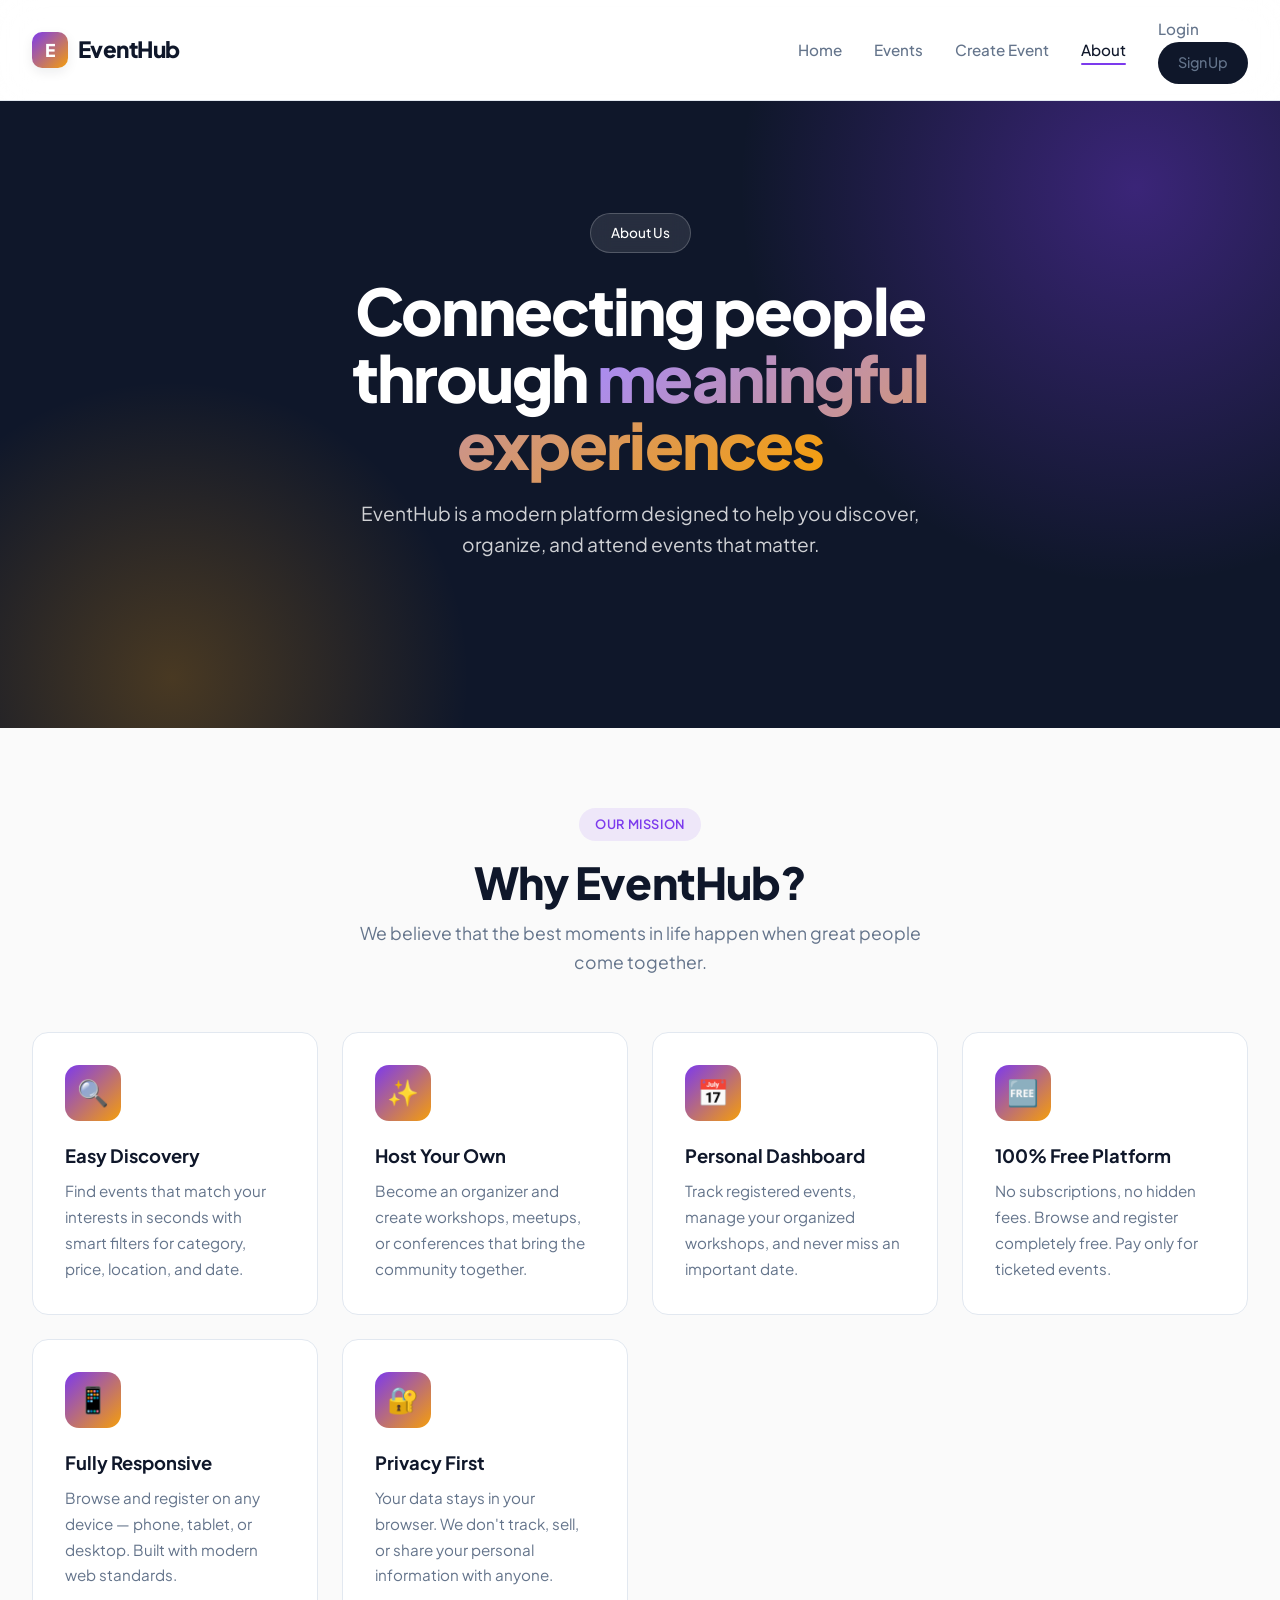
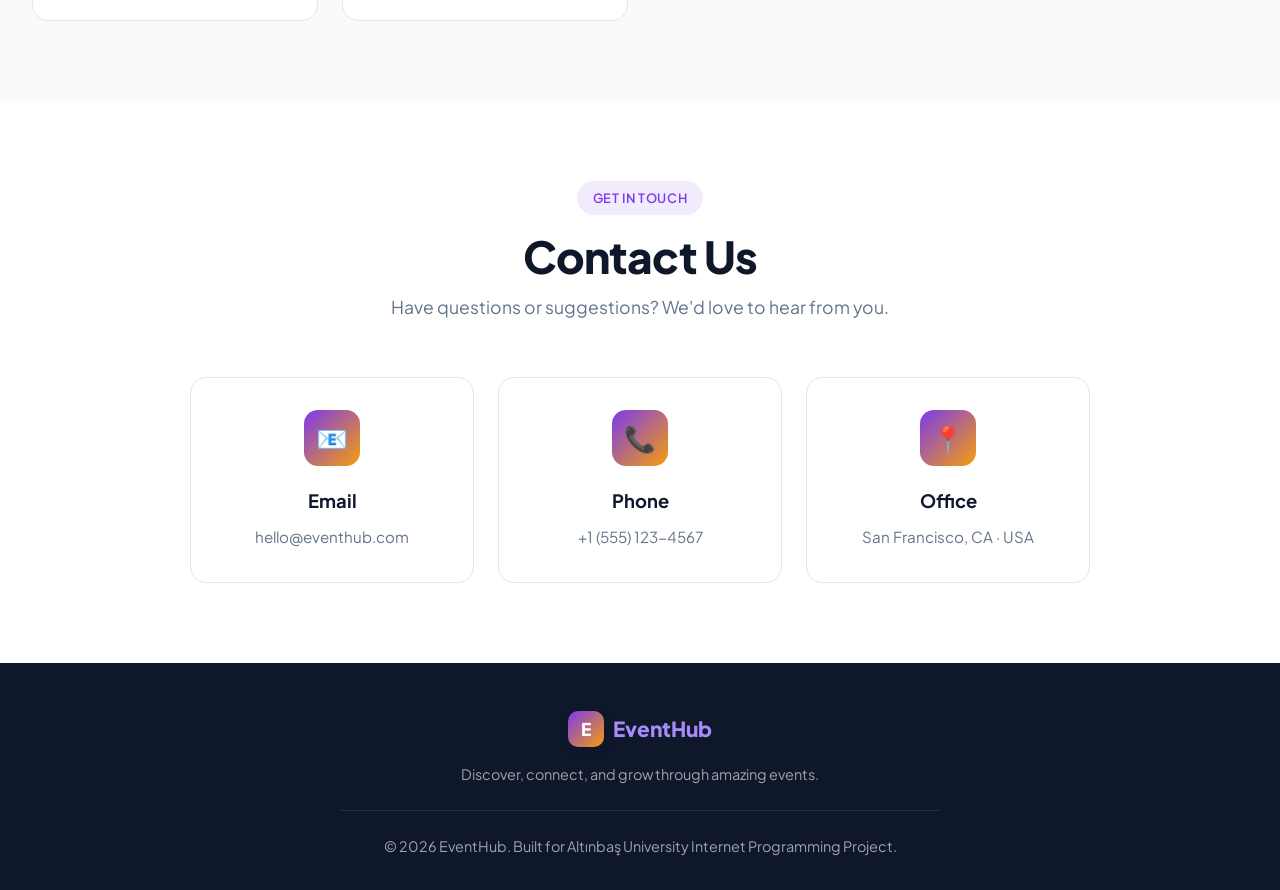
==== about.html @ 5d975cc6 "Initial commit: EventHub platform" ====
<!DOCTYPE html>
<html lang="en">
<head>
  <meta charset="UTF-8">
  <meta name="viewport" content="width=device-width, initial-scale=1.0">
  <title>About — EventHub</title>
  <link rel="stylesheet" href="css/style.css">
</head>
<body>

<nav class="navbar">
  <div class="nav-container">
    <a href="index.html" class="logo">
      <span class="logo-icon">E</span>
      EventHub
    </a>
    <button class="nav-toggle" id="navToggle">☰</button>
    <ul class="nav-links" id="navLinks">
      <li><a href="index.html">Home</a></li>
      <li><a href="events.html">Events</a></li>
      <li><a href="create-event.html">Create Event</a></li>
      <li><a href="about.html" class="active">About</a></li>
      <li id="authLinks"></li>
    </ul>
  </div>
</nav>

<section class="hero">
  <div class="hero-content">
    <div class="hero-badge">About Us</div>
    <h1>Connecting people through <span class="highlight">meaningful experiences</span></h1>
    <p>EventHub is a modern platform designed to help you discover, organize, and attend events that matter.</p>
  </div>
</section>

<section class="section">
  <div class="container">
    <div class="section-header">
      <div class="section-tag">Our Mission</div>
      <h2 class="section-title">Why EventHub?</h2>
      <p class="section-subtitle">We believe that the best moments in life happen when great people come together.</p>
    </div>

    <div class="about-grid">
      <div class="feature-card">
        <div class="feature-icon">🔍</div>
        <h3>Easy Discovery</h3>
        <p>Find events that match your interests in seconds with smart filters for category, price, location, and date.</p>
      </div>

      <div class="feature-card">
        <div class="feature-icon">✨</div>
        <h3>Host Your Own</h3>
        <p>Become an organizer and create workshops, meetups, or conferences that bring the community together.</p>
      </div>

      <div class="feature-card">
        <div class="feature-icon">📅</div>
        <h3>Personal Dashboard</h3>
        <p>Track registered events, manage your organized workshops, and never miss an important date.</p>
      </div>

      <div class="feature-card">
        <div class="feature-icon">🆓</div>
        <h3>100% Free Platform</h3>
        <p>No subscriptions, no hidden fees. Browse and register completely free. Pay only for ticketed events.</p>
      </div>

      <div class="feature-card">
        <div class="feature-icon">📱</div>
        <h3>Fully Responsive</h3>
        <p>Browse and register on any device — phone, tablet, or desktop. Built with modern web standards.</p>
      </div>

      <div class="feature-card">
        <div class="feature-icon">🔐</div>
        <h3>Privacy First</h3>
        <p>Your data stays in your browser. We don't track, sell, or share your personal information with anyone.</p>
      </div>
    </div>
  </div>
</section>

<section class="section" style="background: white;">
  <div class="container" style="max-width: 900px;">
    <div class="section-header">
      <div class="section-tag">Get In Touch</div>
      <h2 class="section-title">Contact Us</h2>
      <p class="section-subtitle">Have questions or suggestions? We'd love to hear from you.</p>
    </div>

    <div class="about-grid">
      <div class="feature-card" style="text-align: center;">
        <div class="feature-icon" style="margin: 0 auto 1.25rem;">📧</div>
        <h3>Email</h3>
        <p>hello@eventhub.com</p>
      </div>
      <div class="feature-card" style="text-align: center;">
        <div class="feature-icon" style="margin: 0 auto 1.25rem;">📞</div>
        <h3>Phone</h3>
        <p>+1 (555) 123-4567</p>
      </div>
      <div class="feature-card" style="text-align: center;">
        <div class="feature-icon" style="margin: 0 auto 1.25rem;">📍</div>
        <h3>Office</h3>
        <p>San Francisco, CA · USA</p>
      </div>
    </div>
  </div>
</section>

<footer class="footer">
  <div class="footer-content">
    <a href="index.html" class="footer-logo">
      <span class="logo-icon">E</span>
      EventHub
    </a>
    <p>Discover, connect, and grow through amazing events.</p>
    <hr class="footer-divider">
    <p>&copy; 2026 EventHub. Built for Altınbaş University Internet Programming Project.</p>
  </div>
</footer>

<script src="js/db.js"></script>
<script src="js/auth.js"></script>
<script src="js/app.js"></script>
</body>
</html>
---- css/style.css ----
/* ============ RESET & ROOT ============ */
@import url('https://fonts.googleapis.com/css2?family=Plus+Jakarta+Sans:wght@400;500;600;700;800&display=swap');

* {
  margin: 0;
  padding: 0;
  box-sizing: border-box;
}

:root {
  --primary: #7c3aed;
  --primary-dark: #5b21b6;
  --primary-light: #a78bfa;
  --accent: #f59e0b;
  --accent-dark: #d97706;
  --dark: #0f172a;
  --dark-2: #1e293b;
  --gray: #64748b;
  --gray-light: #94a3b8;
  --border: #e2e8f0;
  --bg: #fafafa;
  --white: #ffffff;
  --success: #10b981;
  --danger: #ef4444;
  --shadow-sm: 0 1px 2px rgba(15, 23, 42, 0.04);
  --shadow: 0 4px 12px rgba(15, 23, 42, 0.08);
  --shadow-lg: 0 20px 40px rgba(15, 23, 42, 0.12);
  --shadow-xl: 0 25px 60px rgba(124, 58, 237, 0.25);
  --radius-sm: 8px;
  --radius: 16px;
  --radius-lg: 24px;
}

html {
  scroll-behavior: smooth;
}

body {
  font-family: 'Plus Jakarta Sans', -apple-system, BlinkMacSystemFont, sans-serif;
  background: var(--bg);
  color: var(--dark);
  line-height: 1.6;
  min-height: 100vh;
  display: flex;
  flex-direction: column;
  -webkit-font-smoothing: antialiased;
}

/* ============ NAVBAR ============ */
.navbar {
  background: rgba(255, 255, 255, 0.85);
  backdrop-filter: saturate(180%) blur(20px);
  -webkit-backdrop-filter: saturate(180%) blur(20px);
  border-bottom: 1px solid var(--border);
  padding: 1rem 2rem;
  position: sticky;
  top: 0;
  z-index: 100;
}

.nav-container {
  max-width: 1280px;
  margin: 0 auto;
  display: flex;
  justify-content: space-between;
  align-items: center;
}

.logo {
  font-size: 1.4rem;
  font-weight: 800;
  color: var(--dark);
  text-decoration: none;
  display: flex;
  align-items: center;
  gap: 0.6rem;
  letter-spacing: -0.02em;
}

.logo-icon {
  width: 36px;
  height: 36px;
  background: linear-gradient(135deg, var(--primary), var(--accent));
  border-radius: 10px;
  display: flex;
  align-items: center;
  justify-content: center;
  color: white;
  font-size: 1.1rem;
  font-weight: 800;
  box-shadow: var(--shadow);
}

.nav-links {
  list-style: none;
  display: flex;
  gap: 2rem;
  align-items: center;
}

.nav-links a {
  color: var(--gray);
  text-decoration: none;
  font-weight: 500;
  font-size: 0.95rem;
  transition: color 0.2s;
  position: relative;
}

.nav-links a:hover,
.nav-links a.active {
  color: var(--dark);
}

.nav-links a.active::after {
  content: '';
  position: absolute;
  bottom: -6px;
  left: 0;
  right: 0;
  height: 2px;
  background: var(--primary);
  border-radius: 2px;
}

.nav-toggle {
  display: none;
  background: none;
  border: none;
  font-size: 1.5rem;
  cursor: pointer;
  color: var(--dark);
}

/* ============ BUTTONS ============ */
.btn {
  display: inline-flex;
  align-items: center;
  justify-content: center;
  gap: 0.5rem;
  padding: 0.85rem 1.75rem;
  border: none;
  border-radius: 999px;
  font-size: 0.95rem;
  font-weight: 600;
  cursor: pointer;
  text-decoration: none;
  transition: all 0.25s cubic-bezier(0.4, 0, 0.2, 1);
  text-align: center;
  font-family: inherit;
  letter-spacing: -0.01em;
}

.btn-primary {
  background: var(--dark);
  color: var(--white);
}

.btn-primary:hover {
  background: var(--primary);
  transform: translateY(-2px);
  box-shadow: var(--shadow-xl);
}

.btn-secondary {
  background: var(--white);
  color: var(--dark);
  border: 1.5px solid var(--border);
}

.btn-secondary:hover {
  border-color: var(--dark);
  transform: translateY(-2px);
}

.btn-accent {
  background: linear-gradient(135deg, var(--primary), var(--accent));
  color: var(--white);
}

.btn-accent:hover {
  transform: translateY(-2px);
  box-shadow: var(--shadow-xl);
}

.btn-danger {
  background: var(--danger);
  color: var(--white);
}

.btn-danger:hover {
  background: #dc2626;
}

.btn-block {
  width: 100%;
}

.btn:disabled {
  opacity: 0.6;
  cursor: not-allowed;
  transform: none !important;
}

/* ============ HERO ============ */
.hero {
  background: var(--dark);
  color: var(--white);
  padding: 7rem 2rem 8rem;
  position: relative;
  overflow: hidden;
}

.hero::before {
  content: '';
  position: absolute;
  top: -50%;
  right: -20%;
  width: 800px;
  height: 800px;
  background: radial-gradient(circle, var(--primary) 0%, transparent 70%);
  opacity: 0.4;
  pointer-events: none;
}

.hero::after {
  content: '';
  position: absolute;
  bottom: -40%;
  left: -10%;
  width: 600px;
  height: 600px;
  background: radial-gradient(circle, var(--accent) 0%, transparent 70%);
  opacity: 0.25;
  pointer-events: none;
}

.hero-content {
  max-width: 800px;
  margin: 0 auto;
  text-align: center;
  position: relative;
  z-index: 1;
}

.hero-badge {
  display: inline-block;
  padding: 0.5rem 1.25rem;
  background: rgba(255, 255, 255, 0.1);
  border: 1px solid rgba(255, 255, 255, 0.2);
  border-radius: 999px;
  font-size: 0.85rem;
  font-weight: 500;
  margin-bottom: 1.5rem;
  backdrop-filter: blur(10px);
}

.hero h1 {
  font-size: 4rem;
  margin-bottom: 1.25rem;
  font-weight: 800;
  letter-spacing: -0.03em;
  line-height: 1.05;
}

.hero h1 .highlight {
  background: linear-gradient(135deg, var(--primary-light), var(--accent));
  -webkit-background-clip: text;
  -webkit-text-fill-color: transparent;
  background-clip: text;
}

.hero p {
  font-size: 1.2rem;
  margin-bottom: 2.5rem;
  opacity: 0.8;
  max-width: 600px;
  margin-left: auto;
  margin-right: auto;
}

.hero-buttons {
  display: flex;
  gap: 1rem;
  justify-content: center;
  flex-wrap: wrap;
}

.hero .btn-secondary {
  background: rgba(255, 255, 255, 0.1);
  color: var(--white);
  border: 1.5px solid rgba(255, 255, 255, 0.2);
  backdrop-filter: blur(10px);
}

.hero .btn-secondary:hover {
  background: rgba(255, 255, 255, 0.2);
  border-color: rgba(255, 255, 255, 0.4);
}

.hero-stats {
  display: flex;
  justify-content: center;
  gap: 3rem;
  margin-top: 4rem;
  flex-wrap: wrap;
}

.hero-stat {
  text-align: center;
}

.hero-stat-num {
  font-size: 2.25rem;
  font-weight: 800;
  color: var(--white);
  letter-spacing: -0.02em;
}

.hero-stat-label {
  font-size: 0.9rem;
  opacity: 0.7;
  margin-top: 0.25rem;
}

/* ============ SECTIONS ============ */
.section {
  padding: 5rem 2rem;
}

.container {
  max-width: 1280px;
  margin: 0 auto;
}

.section-header {
  text-align: center;
  margin-bottom: 3.5rem;
}

.section-tag {
  display: inline-block;
  padding: 0.4rem 1rem;
  background: rgba(124, 58, 237, 0.1);
  color: var(--primary);
  border-radius: 999px;
  font-size: 0.8rem;
  font-weight: 600;
  text-transform: uppercase;
  letter-spacing: 0.05em;
  margin-bottom: 1rem;
}

.section-title {
  font-size: 2.75rem;
  font-weight: 800;
  color: var(--dark);
  letter-spacing: -0.02em;
  line-height: 1.15;
  margin-bottom: 0.75rem;
}

.section-subtitle {
  color: var(--gray);
  font-size: 1.1rem;
  max-width: 600px;
  margin: 0 auto;
}

/* ============ CATEGORIES ============ */
.categories {
  display: grid;
  grid-template-columns: repeat(auto-fit, minmax(160px, 1fr));
  gap: 1rem;
}

.category-card {
  background: var(--white);
  padding: 2rem 1rem;
  border-radius: var(--radius);
  text-align: center;
  cursor: pointer;
  transition: all 0.3s cubic-bezier(0.4, 0, 0.2, 1);
  text-decoration: none;
  color: var(--dark);
  border: 1.5px solid var(--border);
}

.category-card:hover {
  transform: translateY(-6px);
  border-color: var(--primary);
  box-shadow: var(--shadow-lg);
}

.category-icon {
  width: 56px;
  height: 56px;
  margin: 0 auto 1rem;
  background: linear-gradient(135deg, var(--primary-light), var(--primary));
  border-radius: 14px;
  display: flex;
  align-items: center;
  justify-content: center;
  font-size: 1.6rem;
}

.category-card h3 {
  font-size: 1rem;
  font-weight: 600;
  color: var(--dark);
}

.category-card .count {
  font-size: 0.8rem;
  color: var(--gray);
  margin-top: 0.25rem;
}

/* ============ EVENT GRID ============ */
.event-grid {
  display: grid;
  grid-template-columns: repeat(auto-fill, minmax(320px, 1fr));
  gap: 1.75rem;
}

.event-card {
  background: var(--white);
  border-radius: var(--radius);
  overflow: hidden;
  border: 1px solid var(--border);
  transition: all 0.3s cubic-bezier(0.4, 0, 0.2, 1);
  display: flex;
  flex-direction: column;
}

.event-card:hover {
  transform: translateY(-6px);
  box-shadow: var(--shadow-lg);
  border-color: transparent;
}

.event-image {
  height: 200px;
  display: flex;
  align-items: center;
  justify-content: center;
  font-size: 4rem;
  color: white;
  position: relative;
  overflow: hidden;
}

.event-image::before {
  content: '';
  position: absolute;
  inset: 0;
  background: linear-gradient(135deg, rgba(0,0,0,0) 0%, rgba(0,0,0,0.3) 100%);
}

.event-image > * {
  position: relative;
  z-index: 1;
}

.grad-tech     { background: linear-gradient(135deg, #667eea, #764ba2); }
.grad-design   { background: linear-gradient(135deg, #f093fb, #f5576c); }
.grad-music    { background: linear-gradient(135deg, #fa709a, #fee140); }
.grad-art      { background: linear-gradient(135deg, #30cfd0, #330867); }
.grad-business { background: linear-gradient(135deg, #434343, #000000); }
.grad-health   { background: linear-gradient(135deg, #43e97b, #38f9d7); }
.grad-food     { background: linear-gradient(135deg, #ff9a9e, #fecfef); }
.grad-edu      { background: linear-gradient(135deg, #4facfe, #00f2fe); }
.grad-sports   { background: linear-gradient(135deg, #fddb92, #d1fdff); color: #333 !important; }

.event-badge {
  position: absolute;
  top: 1rem;
  right: 1rem;
  background: rgba(255, 255, 255, 0.95);
  color: var(--dark);
  padding: 0.35rem 0.9rem;
  border-radius: 999px;
  font-size: 0.8rem;
  font-weight: 700;
  z-index: 2;
}

.event-badge.free {
  background: var(--success);
  color: white;
}

.event-body {
  padding: 1.5rem;
  flex: 1;
  display: flex;
  flex-direction: column;
}

.event-category {
  color: var(--primary);
  font-size: 0.8rem;
  font-weight: 700;
  text-transform: uppercase;
  letter-spacing: 0.08em;
  margin-bottom: 0.75rem;
}

.event-title {
  font-size: 1.25rem;
  font-weight: 700;
  margin-bottom: 1rem;
  color: var(--dark);
  line-height: 1.3;
  letter-spacing: -0.01em;
}

.event-meta {
  display: flex;
  flex-direction: column;
  gap: 0.5rem;
  color: var(--gray);
  font-size: 0.9rem;
  margin-bottom: 1.25rem;
}

.event-meta span {
  display: flex;
  align-items: center;
  gap: 0.6rem;
}

.event-card .btn {
  margin-top: auto;
  padding: 0.7rem 1.5rem;
  font-size: 0.9rem;
}

/* ============ FILTER BAR ============ */
.filter-bar {
  background: var(--white);
  padding: 1.25rem;
  border-radius: var(--radius);
  border: 1px solid var(--border);
  margin-bottom: 2.5rem;
  display: grid;
  grid-template-columns: 2fr 1fr 1fr;
  gap: 1rem;
  align-items: end;
}

.filter-group {
  display: flex;
  flex-direction: column;
  gap: 0.4rem;
}

.filter-group label {
  font-size: 0.8rem;
  font-weight: 600;
  color: var(--gray);
  text-transform: uppercase;
  letter-spacing: 0.05em;
}

.filter-group input,
.filter-group select {
  padding: 0.75rem 0.9rem;
  border: 1.5px solid var(--border);
  border-radius: 10px;
  font-size: 0.95rem;
  font-family: inherit;
  background: var(--white);
  transition: border-color 0.2s;
}

.filter-group input:focus,
.filter-group select:focus {
  outline: none;
  border-color: var(--primary);
}

/* ============ FORMS ============ */
.form-container {
  max-width: 480px;
  margin: 4rem auto;
  background: var(--white);
  padding: 3rem;
  border-radius: var(--radius-lg);
  border: 1px solid var(--border);
  box-shadow: var(--shadow);
}

.form-container.wide {
  max-width: 720px;
}

.form-container h2 {
  margin-bottom: 0.5rem;
  text-align: center;
  color: var(--dark);
  font-size: 2rem;
  font-weight: 800;
  letter-spacing: -0.02em;
}

.form-container .form-intro {
  text-align: center;
  color: var(--gray);
  margin-bottom: 2rem;
}

.form-group {
  margin-bottom: 1.25rem;
}

.form-group label {
  display: block;
  margin-bottom: 0.5rem;
  font-weight: 600;
  color: var(--dark);
  font-size: 0.9rem;
}

.form-group input,
.form-group select,
.form-group textarea {
  width: 100%;
  padding: 0.85rem 1rem;
  border: 1.5px solid var(--border);
  border-radius: 10px;
  font-size: 0.95rem;
  font-family: inherit;
  transition: all 0.2s;
}

.form-group input:focus,
.form-group select:focus,
.form-group textarea:focus {
  outline: none;
  border-color: var(--primary);
  box-shadow: 0 0 0 4px rgba(124, 58, 237, 0.1);
}

.form-group textarea {
  resize: vertical;
  min-height: 120px;
}

.form-error {
  color: var(--danger);
  font-size: 0.9rem;
  margin-bottom: 1rem;
  padding: 0.75rem 1rem;
  background: #fef2f2;
  border-radius: 8px;
  display: none;
}

.form-error.show {
  display: block;
}

.form-footer {
  text-align: center;
  margin-top: 1.5rem;
  color: var(--gray);
  font-size: 0.95rem;
}

.form-footer a {
  color: var(--primary);
  font-weight: 600;
  text-decoration: none;
}

.form-footer a:hover {
  text-decoration: underline;
}

.form-row {
  display: grid;
  grid-template-columns: 1fr 1fr;
  gap: 1rem;
}

.demo-creds {
  background: #f8fafc;
  border: 1px dashed var(--border);
  padding: 0.85rem;
  border-radius: 8px;
  font-size: 0.85rem;
  color: var(--gray);
  text-align: center;
  margin-top: 1rem;
}

.demo-creds strong {
  color: var(--dark);
}

/* ============ EVENT DETAIL ============ */
.event-detail {
  max-width: 960px;
  margin: 2rem auto;
}

.event-hero {
  border-radius: var(--radius-lg);
  padding: 4rem 2.5rem;
  margin-bottom: 2rem;
  text-align: center;
  color: white;
  position: relative;
  overflow: hidden;
}

.event-hero::before {
  content: '';
  position: absolute;
  inset: 0;
  background: rgba(0, 0, 0, 0.1);
}

.event-hero > * {
  position: relative;
}

.event-hero h1 {
  font-size: 2.75rem;
  font-weight: 800;
  margin-bottom: 1.25rem;
  letter-spacing: -0.02em;
  line-height: 1.15;
}

.event-hero-icon {
  font-size: 5rem;
  margin-bottom: 1.5rem;
}

.event-hero-meta {
  display: flex;
  justify-content: center;
  gap: 2rem;
  flex-wrap: wrap;
  font-size: 1rem;
  font-weight: 500;
}

.event-hero-meta span {
  display: flex;
  align-items: center;
  gap: 0.5rem;
}

.event-content {
  background: var(--white);
  padding: 2.5rem;
  border-radius: var(--radius-lg);
  border: 1px solid var(--border);
}

.event-content h2 {
  margin-bottom: 1rem;
  color: var(--dark);
  font-size: 1.5rem;
  font-weight: 700;
  letter-spacing: -0.01em;
}

.event-content p {
  color: var(--gray);
  margin-bottom: 1.5rem;
  line-height: 1.8;
  font-size: 1rem;
}

.countdown {
  background: linear-gradient(135deg, #f8fafc, #f1f5f9);
  padding: 2rem;
  border-radius: var(--radius);
  margin: 2rem 0;
  text-align: center;
  border: 1px solid var(--border);
}

.countdown-title {
  color: var(--gray);
  margin-bottom: 1.25rem;
  font-size: 0.8rem;
  text-transform: uppercase;
  letter-spacing: 0.1em;
  font-weight: 600;
}

.countdown-grid {
  display: grid;
  grid-template-columns: repeat(4, 1fr);
  gap: 0.75rem;
}

.countdown-box {
  background: var(--white);
  padding: 1.25rem 0.5rem;
  border-radius: 12px;
  border: 1px solid var(--border);
}

.countdown-box .num {
  font-size: 2.25rem;
  font-weight: 800;
  color: var(--dark);
  display: block;
  letter-spacing: -0.02em;
}

.countdown-box .label {
  font-size: 0.75rem;
  color: var(--gray);
  text-transform: uppercase;
  letter-spacing: 0.1em;
  font-weight: 600;
}

.capacity-bar {
  background: var(--border);
  height: 8px;
  border-radius: 999px;
  overflow: hidden;
  margin: 0.75rem 0;
}

.capacity-fill {
  height: 100%;
  background: linear-gradient(90deg, var(--primary), var(--accent));
  transition: width 0.6s cubic-bezier(0.4, 0, 0.2, 1);
  border-radius: 999px;
}

/* ============ PROFILE ============ */
.profile-header {
  background: var(--dark);
  color: white;
  padding: 3.5rem 2rem;
  border-radius: var(--radius-lg);
  margin-bottom: 2.5rem;
  text-align: center;
  position: relative;
  overflow: hidden;
}

.profile-header::before {
  content: '';
  position: absolute;
  top: -40%;
  left: 40%;
  width: 500px;
  height: 500px;
  background: radial-gradient(circle, var(--primary) 0%, transparent 70%);
  opacity: 0.5;
}

.profile-header > * {
  position: relative;
}

.avatar {
  width: 90px;
  height: 90px;
  border-radius: 50%;
  background: linear-gradient(135deg, var(--primary), var(--accent));
  color: white;
  font-size: 2.25rem;
  font-weight: 800;
  display: flex;
  align-items: center;
  justify-content: center;
  margin: 0 auto 1rem;
  box-shadow: var(--shadow-xl);
}

.profile-header h1 {
  font-size: 2rem;
  font-weight: 800;
  letter-spacing: -0.02em;
}

.profile-header p {
  opacity: 0.7;
  margin-top: 0.25rem;
}

.profile-role {
  display: inline-block;
  padding: 0.35rem 1rem;
  background: rgba(255, 255, 255, 0.1);
  border: 1px solid rgba(255, 255, 255, 0.2);
  border-radius: 999px;
  font-size: 0.85rem;
  margin-top: 1rem;
  backdrop-filter: blur(10px);
}

.profile-tabs {
  display: flex;
  gap: 0.5rem;
  background: var(--white);
  padding: 0.4rem;
  border-radius: 999px;
  border: 1px solid var(--border);
  margin-bottom: 2rem;
  width: fit-content;
  margin: 0 auto 2.5rem;
}

.tab {
  padding: 0.7rem 1.5rem;
  background: none;
  border: none;
  cursor: pointer;
  font-size: 0.9rem;
  font-weight: 600;
  color: var(--gray);
  border-radius: 999px;
  font-family: inherit;
  transition: all 0.2s;
}

.tab.active {
  color: var(--white);
  background: var(--dark);
}

/* ============ MODAL ============ */
.modal-overlay {
  position: fixed;
  top: 0;
  left: 0;
  width: 100%;
  height: 100%;
  background: rgba(15, 23, 42, 0.6);
  backdrop-filter: blur(4px);
  display: none;
  align-items: center;
  justify-content: center;
  z-index: 1000;
  padding: 1rem;
}

.modal-overlay.show {
  display: flex;
  animation: fadeIn 0.2s;
}

.modal {
  background: var(--white);
  padding: 2.5rem 2rem;
  border-radius: var(--radius-lg);
  max-width: 420px;
  width: 100%;
  text-align: center;
  animation: slideIn 0.3s cubic-bezier(0.4, 0, 0.2, 1);
  box-shadow: var(--shadow-xl);
}

@keyframes fadeIn {
  from { opacity: 0; }
  to { opacity: 1; }
}

@keyframes slideIn {
  from { transform: translateY(-30px) scale(0.95); opacity: 0; }
  to { transform: translateY(0) scale(1); opacity: 1; }
}

.modal-icon {
  width: 72px;
  height: 72px;
  background: linear-gradient(135deg, var(--primary), var(--accent));
  border-radius: 50%;
  display: flex;
  align-items: center;
  justify-content: center;
  font-size: 2.5rem;
  margin: 0 auto 1.25rem;
}

.modal h3 {
  margin-bottom: 0.5rem;
  color: var(--dark);
  font-size: 1.5rem;
  font-weight: 800;
}

.modal p {
  color: var(--gray);
  margin-bottom: 1.75rem;
}

/* ============ EMPTY STATE ============ */
.empty-state {
  text-align: center;
  padding: 4rem 1rem;
  color: var(--gray);
}

.empty-state .icon {
  font-size: 4rem;
  margin-bottom: 1rem;
  opacity: 0.4;
}

.empty-state h3 {
  color: var(--dark);
  margin-bottom: 0.5rem;
  font-weight: 700;
}

/* ============ ABOUT PAGE ============ */
.about-grid {
  display: grid;
  grid-template-columns: repeat(auto-fit, minmax(260px, 1fr));
  gap: 1.5rem;
}

.feature-card {
  background: var(--white);
  padding: 2rem;
  border-radius: var(--radius);
  border: 1px solid var(--border);
  transition: all 0.3s;
}

.feature-card:hover {
  transform: translateY(-4px);
  border-color: var(--primary);
  box-shadow: var(--shadow-lg);
}

.feature-icon {
  width: 56px;
  height: 56px;
  background: linear-gradient(135deg, var(--primary), var(--accent));
  border-radius: 14px;
  display: flex;
  align-items: center;
  justify-content: center;
  font-size: 1.6rem;
  margin-bottom: 1.25rem;
}

.feature-card h3 {
  margin-bottom: 0.5rem;
  color: var(--dark);
  font-size: 1.15rem;
  font-weight: 700;
}

.feature-card p {
  color: var(--gray);
  font-size: 0.95rem;
  line-height: 1.7;
}

/* ============ FOOTER ============ */
.footer {
  background: var(--dark);
  color: var(--white);
  padding: 3rem 2rem 2rem;
  text-align: center;
  margin-top: auto;
}

.footer-content {
  max-width: 1280px;
  margin: 0 auto;
}

.footer-logo {
  display: inline-flex;
  align-items: center;
  gap: 0.6rem;
  font-size: 1.3rem;
  font-weight: 800;
  color: white;
  margin-bottom: 1rem;
  text-decoration: none;
}

.footer p {
  opacity: 0.6;
  font-size: 0.9rem;
}

.footer a {
  color: var(--primary-light);
  text-decoration: none;
}

.footer-divider {
  max-width: 600px;
  margin: 1.5rem auto;
  border: 0;
  border-top: 1px solid rgba(255, 255, 255, 0.1);
}

/* ============ RESPONSIVE ============ */
@media (max-width: 768px) {
  .nav-toggle {
    display: block;
  }

  .nav-links {
    display: none;
    position: absolute;
    top: 100%;
    left: 0;
    right: 0;
    background: var(--white);
    flex-direction: column;
    padding: 1rem;
    border-top: 1px solid var(--border);
    gap: 0.5rem;
  }

  .nav-links.show {
    display: flex;
  }

  .hero {
    padding: 4rem 1.5rem 5rem;
  }

  .hero h1 {
    font-size: 2.5rem;
  }

  .hero p {
    font-size: 1rem;
  }

  .hero-stats {
    gap: 2rem;
    margin-top: 3rem;
  }

  .hero-stat-num {
    font-size: 1.75rem;
  }

  .section-title {
    font-size: 2rem;
  }

  .filter-bar {
    grid-template-columns: 1fr;
  }

  .form-row {
    grid-template-columns: 1fr;
  }

  .countdown-grid {
    grid-template-columns: repeat(2, 1fr);
  }

  .section {
    padding: 3.5rem 1.25rem;
  }

  .event-hero {
    padding: 3rem 1.5rem;
  }

  .event-hero h1 {
    font-size: 2rem;
  }

  .event-content {
    padding: 1.75rem;
  }

  .form-container {
    padding: 2rem 1.5rem;
  }
}
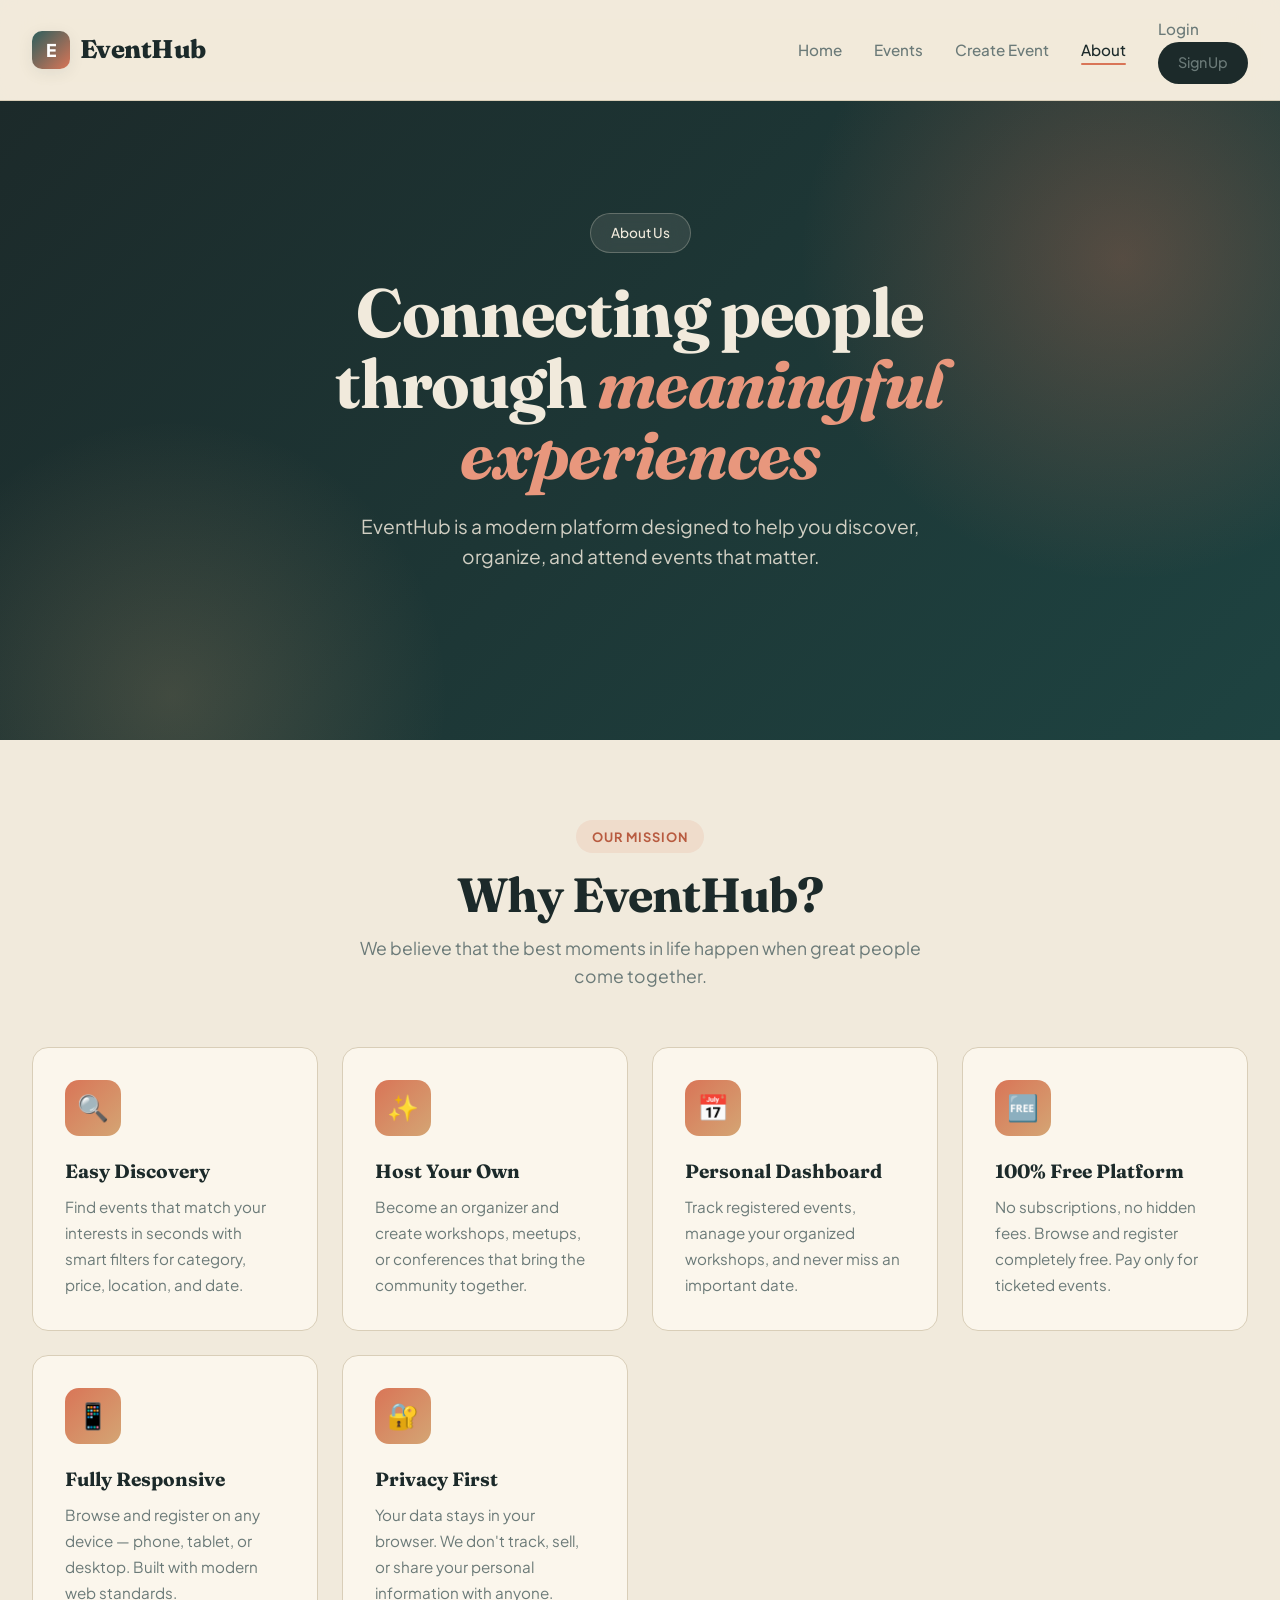
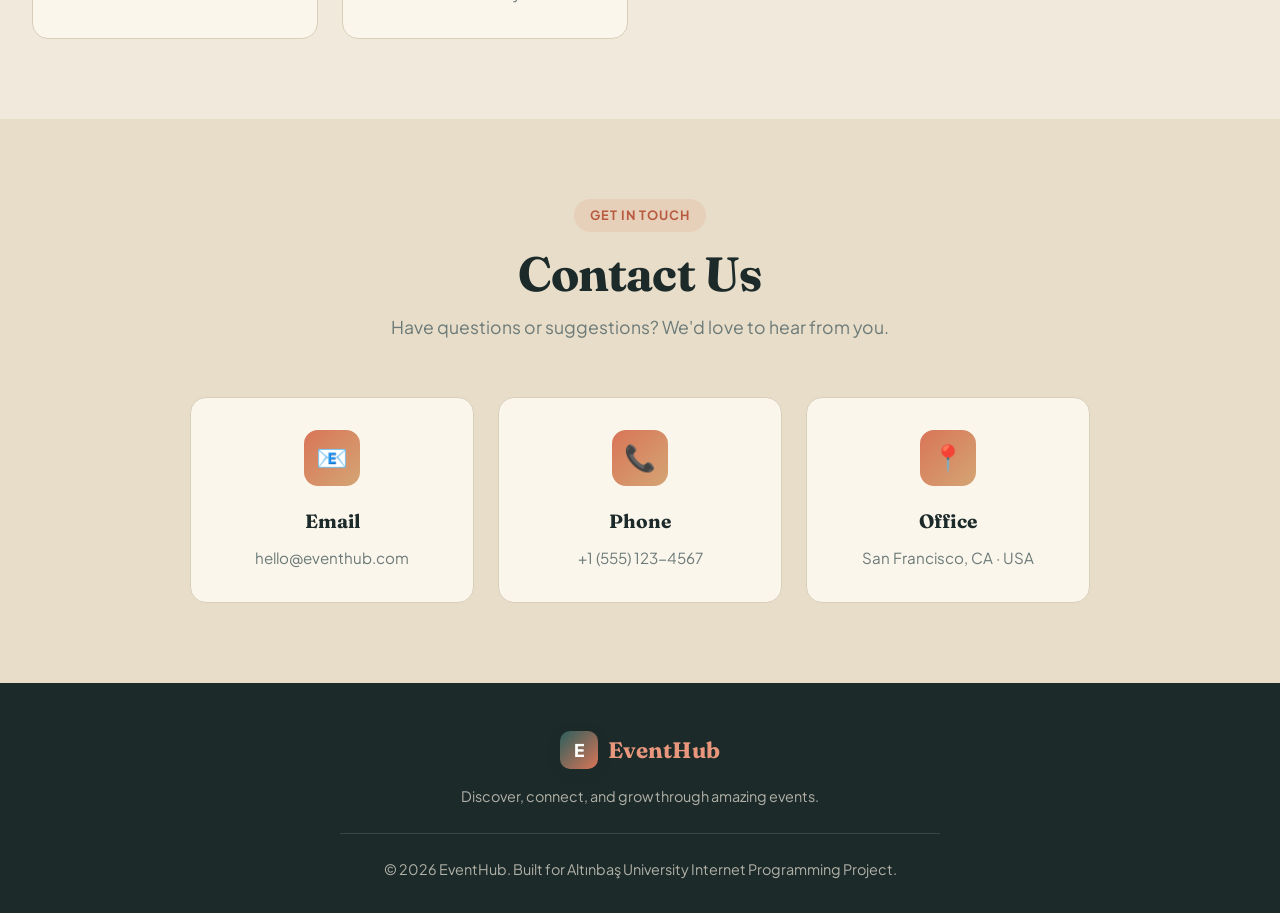
==== commit 52cac82c: "Redesign with warm earthy palette, expand events to 37 total (4+ per category)" ====
--- a/about.html
+++ b/about.html
@@ -81,7 +81,7 @@
   </div>
 </section>
 
-<section class="section" style="background: white;">
+<section class="section section-alt">
   <div class="container" style="max-width: 900px;">
     <div class="section-header">
       <div class="section-tag">Get In Touch</div>
--- a/css/style.css
+++ b/css/style.css
@@ -1,5 +1,5 @@
 /* ============ RESET & ROOT ============ */
-@import url('https://fonts.googleapis.com/css2?family=Plus+Jakarta+Sans:wght@400;500;600;700;800&display=swap');
+@import url('https://fonts.googleapis.com/css2?family=Plus+Jakarta+Sans:wght@400;500;600;700;800&family=Fraunces:opsz,wght@9..144,600;9..144,700;9..144,800&display=swap');
 
 * {
   margin: 0;
@@ -8,24 +8,37 @@
 }
 
 :root {
-  --primary: #7c3aed;
-  --primary-dark: #5b21b6;
-  --primary-light: #a78bfa;
-  --accent: #f59e0b;
-  --accent-dark: #d97706;
-  --dark: #0f172a;
-  --dark-2: #1e293b;
-  --gray: #64748b;
-  --gray-light: #94a3b8;
-  --border: #e2e8f0;
-  --bg: #fafafa;
-  --white: #ffffff;
-  --success: #10b981;
-  --danger: #ef4444;
-  --shadow-sm: 0 1px 2px rgba(15, 23, 42, 0.04);
-  --shadow: 0 4px 12px rgba(15, 23, 42, 0.08);
-  --shadow-lg: 0 20px 40px rgba(15, 23, 42, 0.12);
-  --shadow-xl: 0 25px 60px rgba(124, 58, 237, 0.25);
+  /* Warm earthy palette */
+  --bg: #F1EADC;              /* warm cream background */
+  --bg-alt: #E8DDC8;           /* darker cream for alt sections */
+  --surface: #FBF6EC;          /* slightly off-white for cards */
+  --surface-raised: #FFFFFF;   /* pure white, used sparingly */
+
+  --dark: #1C2A2A;             /* deep charcoal-green for text */
+  --dark-2: #2C3E3D;
+  --gray: #6B7A78;
+  --gray-light: #9AA8A6;
+  --border: #D9CEB8;           /* subtle warm border */
+  --border-light: #E6DCC7;
+
+  --primary: #2D5F5D;          /* deep teal */
+  --primary-dark: #1E4341;
+  --primary-light: #4F8885;
+
+  --accent: #D97557;           /* terracotta */
+  --accent-dark: #B85B40;
+  --accent-light: #E8977D;
+
+  --gold: #D4A574;             /* mustard/gold */
+
+  --success: #5C9A5C;
+  --danger: #C84B4B;
+
+  --shadow-sm: 0 1px 2px rgba(28, 42, 42, 0.05);
+  --shadow: 0 4px 16px rgba(28, 42, 42, 0.08);
+  --shadow-lg: 0 20px 50px rgba(28, 42, 42, 0.15);
+  --shadow-xl: 0 30px 70px rgba(217, 117, 87, 0.25);
+
   --radius-sm: 8px;
   --radius: 16px;
   --radius-lg: 24px;
@@ -48,7 +61,7 @@
 
 /* ============ NAVBAR ============ */
 .navbar {
-  background: rgba(255, 255, 255, 0.85);
+  background: rgba(241, 234, 220, 0.85);
   backdrop-filter: saturate(180%) blur(20px);
   -webkit-backdrop-filter: saturate(180%) blur(20px);
   border-bottom: 1px solid var(--border);
@@ -67,7 +80,8 @@
 }
 
 .logo {
-  font-size: 1.4rem;
+  font-family: 'Fraunces', serif;
+  font-size: 1.6rem;
   font-weight: 800;
   color: var(--dark);
   text-decoration: none;
@@ -78,8 +92,8 @@
 }
 
 .logo-icon {
-  width: 36px;
-  height: 36px;
+  width: 38px;
+  height: 38px;
   background: linear-gradient(135deg, var(--primary), var(--accent));
   border-radius: 10px;
   display: flex;
@@ -88,6 +102,7 @@
   color: white;
   font-size: 1.1rem;
   font-weight: 800;
+  font-family: 'Plus Jakarta Sans', sans-serif;
   box-shadow: var(--shadow);
 }
 
@@ -119,7 +134,7 @@
   left: 0;
   right: 0;
   height: 2px;
-  background: var(--primary);
+  background: var(--accent);
   border-radius: 2px;
 }
 
@@ -153,32 +168,34 @@
 
 .btn-primary {
   background: var(--dark);
-  color: var(--white);
+  color: #F1EADC;
 }
 
 .btn-primary:hover {
   background: var(--primary);
   transform: translateY(-2px);
-  box-shadow: var(--shadow-xl);
+  box-shadow: var(--shadow-lg);
 }
 
 .btn-secondary {
-  background: var(--white);
-  color: var(--dark);
-  border: 1.5px solid var(--border);
+  background: transparent;
+  color: var(--dark);
+  border: 1.5px solid var(--dark);
 }
 
 .btn-secondary:hover {
-  border-color: var(--dark);
+  background: var(--dark);
+  color: var(--bg);
   transform: translateY(-2px);
 }
 
 .btn-accent {
-  background: linear-gradient(135deg, var(--primary), var(--accent));
-  color: var(--white);
+  background: var(--accent);
+  color: white;
 }
 
 .btn-accent:hover {
+  background: var(--accent-dark);
   transform: translateY(-2px);
   box-shadow: var(--shadow-xl);
 }
@@ -189,7 +206,7 @@
 }
 
 .btn-danger:hover {
-  background: #dc2626;
+  background: #a83d3d;
 }
 
 .btn-block {
@@ -197,15 +214,15 @@
 }
 
 .btn:disabled {
-  opacity: 0.6;
+  opacity: 0.55;
   cursor: not-allowed;
   transform: none !important;
 }
 
 /* ============ HERO ============ */
 .hero {
-  background: var(--dark);
-  color: var(--white);
+  background: linear-gradient(135deg, var(--dark) 0%, var(--primary-dark) 100%);
+  color: var(--bg);
   padding: 7rem 2rem 8rem;
   position: relative;
   overflow: hidden;
@@ -214,12 +231,12 @@
 .hero::before {
   content: '';
   position: absolute;
-  top: -50%;
-  right: -20%;
-  width: 800px;
-  height: 800px;
-  background: radial-gradient(circle, var(--primary) 0%, transparent 70%);
-  opacity: 0.4;
+  top: -30%;
+  right: -15%;
+  width: 700px;
+  height: 700px;
+  background: radial-gradient(circle, var(--accent) 0%, transparent 65%);
+  opacity: 0.3;
   pointer-events: none;
 }
 
@@ -230,13 +247,13 @@
   left: -10%;
   width: 600px;
   height: 600px;
-  background: radial-gradient(circle, var(--accent) 0%, transparent 70%);
-  opacity: 0.25;
+  background: radial-gradient(circle, var(--gold) 0%, transparent 65%);
+  opacity: 0.2;
   pointer-events: none;
 }
 
 .hero-content {
-  max-width: 800px;
+  max-width: 820px;
   margin: 0 auto;
   text-align: center;
   position: relative;
@@ -246,34 +263,34 @@
 .hero-badge {
   display: inline-block;
   padding: 0.5rem 1.25rem;
-  background: rgba(255, 255, 255, 0.1);
-  border: 1px solid rgba(255, 255, 255, 0.2);
+  background: rgba(241, 234, 220, 0.1);
+  border: 1px solid rgba(241, 234, 220, 0.25);
   border-radius: 999px;
   font-size: 0.85rem;
   font-weight: 500;
   margin-bottom: 1.5rem;
   backdrop-filter: blur(10px);
+  color: var(--bg);
 }
 
 .hero h1 {
-  font-size: 4rem;
+  font-family: 'Fraunces', serif;
+  font-size: 4.25rem;
   margin-bottom: 1.25rem;
-  font-weight: 800;
-  letter-spacing: -0.03em;
+  font-weight: 700;
+  letter-spacing: -0.02em;
   line-height: 1.05;
 }
 
 .hero h1 .highlight {
-  background: linear-gradient(135deg, var(--primary-light), var(--accent));
-  -webkit-background-clip: text;
-  -webkit-text-fill-color: transparent;
-  background-clip: text;
+  color: var(--accent-light);
+  font-style: italic;
 }
 
 .hero p {
   font-size: 1.2rem;
   margin-bottom: 2.5rem;
-  opacity: 0.8;
+  opacity: 0.85;
   max-width: 600px;
   margin-left: auto;
   margin-right: auto;
@@ -286,16 +303,26 @@
   flex-wrap: wrap;
 }
 
+.hero .btn-primary {
+  background: var(--accent);
+  color: white;
+}
+
+.hero .btn-primary:hover {
+  background: var(--accent-dark);
+}
+
 .hero .btn-secondary {
-  background: rgba(255, 255, 255, 0.1);
-  color: var(--white);
-  border: 1.5px solid rgba(255, 255, 255, 0.2);
+  background: rgba(241, 234, 220, 0.08);
+  color: var(--bg);
+  border: 1.5px solid rgba(241, 234, 220, 0.3);
   backdrop-filter: blur(10px);
 }
 
 .hero .btn-secondary:hover {
-  background: rgba(255, 255, 255, 0.2);
-  border-color: rgba(255, 255, 255, 0.4);
+  background: rgba(241, 234, 220, 0.15);
+  border-color: rgba(241, 234, 220, 0.5);
+  color: var(--bg);
 }
 
 .hero-stats {
@@ -311,15 +338,16 @@
 }
 
 .hero-stat-num {
-  font-size: 2.25rem;
-  font-weight: 800;
-  color: var(--white);
+  font-family: 'Fraunces', serif;
+  font-size: 2.5rem;
+  font-weight: 700;
+  color: var(--accent-light);
   letter-spacing: -0.02em;
 }
 
 .hero-stat-label {
   font-size: 0.9rem;
-  opacity: 0.7;
+  opacity: 0.75;
   margin-top: 0.25rem;
 }
 
@@ -328,6 +356,10 @@
   padding: 5rem 2rem;
 }
 
+.section-alt {
+  background: var(--bg-alt);
+}
+
 .container {
   max-width: 1280px;
   margin: 0 auto;
@@ -341,22 +373,23 @@
 .section-tag {
   display: inline-block;
   padding: 0.4rem 1rem;
-  background: rgba(124, 58, 237, 0.1);
-  color: var(--primary);
+  background: rgba(217, 117, 87, 0.12);
+  color: var(--accent-dark);
   border-radius: 999px;
   font-size: 0.8rem;
-  font-weight: 600;
+  font-weight: 700;
   text-transform: uppercase;
-  letter-spacing: 0.05em;
+  letter-spacing: 0.08em;
   margin-bottom: 1rem;
 }
 
 .section-title {
-  font-size: 2.75rem;
-  font-weight: 800;
+  font-family: 'Fraunces', serif;
+  font-size: 3rem;
+  font-weight: 700;
   color: var(--dark);
   letter-spacing: -0.02em;
-  line-height: 1.15;
+  line-height: 1.1;
   margin-bottom: 0.75rem;
 }
 
@@ -375,7 +408,7 @@
 }
 
 .category-card {
-  background: var(--white);
+  background: var(--surface);
   padding: 2rem 1rem;
   border-radius: var(--radius);
   text-align: center;
@@ -388,7 +421,7 @@
 
 .category-card:hover {
   transform: translateY(-6px);
-  border-color: var(--primary);
+  border-color: var(--accent);
   box-shadow: var(--shadow-lg);
 }
 
@@ -406,14 +439,14 @@
 
 .category-card h3 {
   font-size: 1rem;
-  font-weight: 600;
+  font-weight: 700;
   color: var(--dark);
 }
 
 .category-card .count {
-  font-size: 0.8rem;
-  color: var(--gray);
-  margin-top: 0.25rem;
+  font-size: 0.82rem;
+  color: var(--gray);
+  margin-top: 0.35rem;
 }
 
 /* ============ EVENT GRID ============ */
@@ -424,7 +457,7 @@
 }
 
 .event-card {
-  background: var(--white);
+  background: var(--surface);
   border-radius: var(--radius);
   overflow: hidden;
   border: 1px solid var(--border);
@@ -436,7 +469,7 @@
 .event-card:hover {
   transform: translateY(-6px);
   box-shadow: var(--shadow-lg);
-  border-color: transparent;
+  border-color: var(--accent);
 }
 
 .event-image {
@@ -454,7 +487,7 @@
   content: '';
   position: absolute;
   inset: 0;
-  background: linear-gradient(135deg, rgba(0,0,0,0) 0%, rgba(0,0,0,0.3) 100%);
+  background: linear-gradient(135deg, rgba(0,0,0,0) 0%, rgba(0,0,0,0.25) 100%);
 }
 
 .event-image > * {
@@ -462,21 +495,22 @@
   z-index: 1;
 }
 
-.grad-tech     { background: linear-gradient(135deg, #667eea, #764ba2); }
-.grad-design   { background: linear-gradient(135deg, #f093fb, #f5576c); }
-.grad-music    { background: linear-gradient(135deg, #fa709a, #fee140); }
-.grad-art      { background: linear-gradient(135deg, #30cfd0, #330867); }
-.grad-business { background: linear-gradient(135deg, #434343, #000000); }
-.grad-health   { background: linear-gradient(135deg, #43e97b, #38f9d7); }
-.grad-food     { background: linear-gradient(135deg, #ff9a9e, #fecfef); }
-.grad-edu      { background: linear-gradient(135deg, #4facfe, #00f2fe); }
-.grad-sports   { background: linear-gradient(135deg, #fddb92, #d1fdff); color: #333 !important; }
+/* Earthy gradient variants per category */
+.grad-tech     { background: linear-gradient(135deg, #2D5F5D, #1E4341); }
+.grad-design   { background: linear-gradient(135deg, #D97557, #B85B40); }
+.grad-music    { background: linear-gradient(135deg, #6B4C8A, #4A2F5F); }
+.grad-art      { background: linear-gradient(135deg, #C97B63, #8B4E3A); }
+.grad-business { background: linear-gradient(135deg, #3D4E4B, #1C2A2A); }
+.grad-health   { background: linear-gradient(135deg, #5C9A5C, #3D6F3D); }
+.grad-food     { background: linear-gradient(135deg, #D4A574, #A87E52); }
+.grad-edu      { background: linear-gradient(135deg, #4A7C9D, #2F5876); }
+.grad-sports   { background: linear-gradient(135deg, #C9986B, #8B6744); }
 
 .event-badge {
   position: absolute;
   top: 1rem;
   right: 1rem;
-  background: rgba(255, 255, 255, 0.95);
+  background: var(--surface);
   color: var(--dark);
   padding: 0.35rem 0.9rem;
   border-radius: 999px;
@@ -498,20 +532,21 @@
 }
 
 .event-category {
-  color: var(--primary);
-  font-size: 0.8rem;
+  color: var(--accent-dark);
+  font-size: 0.78rem;
   font-weight: 700;
   text-transform: uppercase;
-  letter-spacing: 0.08em;
+  letter-spacing: 0.1em;
   margin-bottom: 0.75rem;
 }
 
 .event-title {
-  font-size: 1.25rem;
+  font-family: 'Fraunces', serif;
+  font-size: 1.35rem;
   font-weight: 700;
   margin-bottom: 1rem;
   color: var(--dark);
-  line-height: 1.3;
+  line-height: 1.25;
   letter-spacing: -0.01em;
 }
 
@@ -538,7 +573,7 @@
 
 /* ============ FILTER BAR ============ */
 .filter-bar {
-  background: var(--white);
+  background: var(--surface);
   padding: 1.25rem;
   border-radius: var(--radius);
   border: 1px solid var(--border);
@@ -557,10 +592,10 @@
 
 .filter-group label {
   font-size: 0.8rem;
-  font-weight: 600;
+  font-weight: 700;
   color: var(--gray);
   text-transform: uppercase;
-  letter-spacing: 0.05em;
+  letter-spacing: 0.08em;
 }
 
 .filter-group input,
@@ -570,21 +605,22 @@
   border-radius: 10px;
   font-size: 0.95rem;
   font-family: inherit;
-  background: var(--white);
+  background: var(--bg);
+  color: var(--dark);
   transition: border-color 0.2s;
 }
 
 .filter-group input:focus,
 .filter-group select:focus {
   outline: none;
-  border-color: var(--primary);
+  border-color: var(--accent);
 }
 
 /* ============ FORMS ============ */
 .form-container {
   max-width: 480px;
   margin: 4rem auto;
-  background: var(--white);
+  background: var(--surface);
   padding: 3rem;
   border-radius: var(--radius-lg);
   border: 1px solid var(--border);
@@ -596,11 +632,12 @@
 }
 
 .form-container h2 {
+  font-family: 'Fraunces', serif;
   margin-bottom: 0.5rem;
   text-align: center;
   color: var(--dark);
-  font-size: 2rem;
-  font-weight: 800;
+  font-size: 2.25rem;
+  font-weight: 700;
   letter-spacing: -0.02em;
 }
 
@@ -631,6 +668,8 @@
   border-radius: 10px;
   font-size: 0.95rem;
   font-family: inherit;
+  background: var(--bg);
+  color: var(--dark);
   transition: all 0.2s;
 }
 
@@ -638,8 +677,8 @@
 .form-group select:focus,
 .form-group textarea:focus {
   outline: none;
-  border-color: var(--primary);
-  box-shadow: 0 0 0 4px rgba(124, 58, 237, 0.1);
+  border-color: var(--accent);
+  box-shadow: 0 0 0 4px rgba(217, 117, 87, 0.12);
 }
 
 .form-group textarea {
@@ -652,7 +691,8 @@
   font-size: 0.9rem;
   margin-bottom: 1rem;
   padding: 0.75rem 1rem;
-  background: #fef2f2;
+  background: #FBEAEA;
+  border: 1px solid #F2C7C7;
   border-radius: 8px;
   display: none;
 }
@@ -669,7 +709,7 @@
 }
 
 .form-footer a {
-  color: var(--primary);
+  color: var(--accent-dark);
   font-weight: 600;
   text-decoration: none;
 }
@@ -685,7 +725,7 @@
 }
 
 .demo-creds {
-  background: #f8fafc;
+  background: var(--bg-alt);
   border: 1px dashed var(--border);
   padding: 0.85rem;
   border-radius: 8px;
@@ -727,8 +767,9 @@
 }
 
 .event-hero h1 {
-  font-size: 2.75rem;
-  font-weight: 800;
+  font-family: 'Fraunces', serif;
+  font-size: 3rem;
+  font-weight: 700;
   margin-bottom: 1.25rem;
   letter-spacing: -0.02em;
   line-height: 1.15;
@@ -755,16 +796,17 @@
 }
 
 .event-content {
-  background: var(--white);
+  background: var(--surface);
   padding: 2.5rem;
   border-radius: var(--radius-lg);
   border: 1px solid var(--border);
 }
 
 .event-content h2 {
+  font-family: 'Fraunces', serif;
   margin-bottom: 1rem;
   color: var(--dark);
-  font-size: 1.5rem;
+  font-size: 1.65rem;
   font-weight: 700;
   letter-spacing: -0.01em;
 }
@@ -777,7 +819,7 @@
 }
 
 .countdown {
-  background: linear-gradient(135deg, #f8fafc, #f1f5f9);
+  background: var(--bg-alt);
   padding: 2rem;
   border-radius: var(--radius);
   margin: 2rem 0;
@@ -790,8 +832,8 @@
   margin-bottom: 1.25rem;
   font-size: 0.8rem;
   text-transform: uppercase;
-  letter-spacing: 0.1em;
-  font-weight: 600;
+  letter-spacing: 0.12em;
+  font-weight: 700;
 }
 
 .countdown-grid {
@@ -801,15 +843,16 @@
 }
 
 .countdown-box {
-  background: var(--white);
+  background: var(--surface);
   padding: 1.25rem 0.5rem;
   border-radius: 12px;
   border: 1px solid var(--border);
 }
 
 .countdown-box .num {
-  font-size: 2.25rem;
-  font-weight: 800;
+  font-family: 'Fraunces', serif;
+  font-size: 2.5rem;
+  font-weight: 700;
   color: var(--dark);
   display: block;
   letter-spacing: -0.02em;
@@ -820,7 +863,7 @@
   color: var(--gray);
   text-transform: uppercase;
   letter-spacing: 0.1em;
-  font-weight: 600;
+  font-weight: 700;
 }
 
 .capacity-bar {
@@ -840,8 +883,8 @@
 
 /* ============ PROFILE ============ */
 .profile-header {
-  background: var(--dark);
-  color: white;
+  background: linear-gradient(135deg, var(--dark), var(--primary-dark));
+  color: var(--bg);
   padding: 3.5rem 2rem;
   border-radius: var(--radius-lg);
   margin-bottom: 2.5rem;
@@ -854,11 +897,11 @@
   content: '';
   position: absolute;
   top: -40%;
-  left: 40%;
+  left: 35%;
   width: 500px;
   height: 500px;
-  background: radial-gradient(circle, var(--primary) 0%, transparent 70%);
-  opacity: 0.5;
+  background: radial-gradient(circle, var(--accent) 0%, transparent 65%);
+  opacity: 0.4;
 }
 
 .profile-header > * {
@@ -869,7 +912,7 @@
   width: 90px;
   height: 90px;
   border-radius: 50%;
-  background: linear-gradient(135deg, var(--primary), var(--accent));
+  background: linear-gradient(135deg, var(--accent), var(--gold));
   color: white;
   font-size: 2.25rem;
   font-weight: 800;
@@ -881,21 +924,22 @@
 }
 
 .profile-header h1 {
-  font-size: 2rem;
-  font-weight: 800;
+  font-family: 'Fraunces', serif;
+  font-size: 2.25rem;
+  font-weight: 700;
   letter-spacing: -0.02em;
 }
 
 .profile-header p {
-  opacity: 0.7;
+  opacity: 0.8;
   margin-top: 0.25rem;
 }
 
 .profile-role {
   display: inline-block;
   padding: 0.35rem 1rem;
-  background: rgba(255, 255, 255, 0.1);
-  border: 1px solid rgba(255, 255, 255, 0.2);
+  background: rgba(241, 234, 220, 0.1);
+  border: 1px solid rgba(241, 234, 220, 0.25);
   border-radius: 999px;
   font-size: 0.85rem;
   margin-top: 1rem;
@@ -905,11 +949,10 @@
 .profile-tabs {
   display: flex;
   gap: 0.5rem;
-  background: var(--white);
+  background: var(--surface);
   padding: 0.4rem;
   border-radius: 999px;
   border: 1px solid var(--border);
-  margin-bottom: 2rem;
   width: fit-content;
   margin: 0 auto 2.5rem;
 }
@@ -928,8 +971,8 @@
 }
 
 .tab.active {
-  color: var(--white);
-  background: var(--dark);
+  color: white;
+  background: var(--accent);
 }
 
 /* ============ MODAL ============ */
@@ -939,7 +982,7 @@
   left: 0;
   width: 100%;
   height: 100%;
-  background: rgba(15, 23, 42, 0.6);
+  background: rgba(28, 42, 42, 0.65);
   backdrop-filter: blur(4px);
   display: none;
   align-items: center;
@@ -954,7 +997,7 @@
 }
 
 .modal {
-  background: var(--white);
+  background: var(--surface);
   padding: 2.5rem 2rem;
   border-radius: var(--radius-lg);
   max-width: 420px;
@@ -977,7 +1020,7 @@
 .modal-icon {
   width: 72px;
   height: 72px;
-  background: linear-gradient(135deg, var(--primary), var(--accent));
+  background: linear-gradient(135deg, var(--accent), var(--gold));
   border-radius: 50%;
   display: flex;
   align-items: center;
@@ -987,10 +1030,11 @@
 }
 
 .modal h3 {
+  font-family: 'Fraunces', serif;
   margin-bottom: 0.5rem;
   color: var(--dark);
-  font-size: 1.5rem;
-  font-weight: 800;
+  font-size: 1.6rem;
+  font-weight: 700;
 }
 
 .modal p {
@@ -1012,6 +1056,7 @@
 }
 
 .empty-state h3 {
+  font-family: 'Fraunces', serif;
   color: var(--dark);
   margin-bottom: 0.5rem;
   font-weight: 700;
@@ -1025,7 +1070,7 @@
 }
 
 .feature-card {
-  background: var(--white);
+  background: var(--surface);
   padding: 2rem;
   border-radius: var(--radius);
   border: 1px solid var(--border);
@@ -1034,14 +1079,14 @@
 
 .feature-card:hover {
   transform: translateY(-4px);
-  border-color: var(--primary);
+  border-color: var(--accent);
   box-shadow: var(--shadow-lg);
 }
 
 .feature-icon {
   width: 56px;
   height: 56px;
-  background: linear-gradient(135deg, var(--primary), var(--accent));
+  background: linear-gradient(135deg, var(--accent), var(--gold));
   border-radius: 14px;
   display: flex;
   align-items: center;
@@ -1051,9 +1096,10 @@
 }
 
 .feature-card h3 {
+  font-family: 'Fraunces', serif;
   margin-bottom: 0.5rem;
   color: var(--dark);
-  font-size: 1.15rem;
+  font-size: 1.2rem;
   font-weight: 700;
 }
 
@@ -1066,7 +1112,7 @@
 /* ============ FOOTER ============ */
 .footer {
   background: var(--dark);
-  color: var(--white);
+  color: var(--bg);
   padding: 3rem 2rem 2rem;
   text-align: center;
   margin-top: auto;
@@ -1078,23 +1124,24 @@
 }
 
 .footer-logo {
+  font-family: 'Fraunces', serif;
   display: inline-flex;
   align-items: center;
   gap: 0.6rem;
-  font-size: 1.3rem;
-  font-weight: 800;
-  color: white;
+  font-size: 1.4rem;
+  font-weight: 700;
+  color: var(--bg);
   margin-bottom: 1rem;
   text-decoration: none;
 }
 
 .footer p {
-  opacity: 0.6;
+  opacity: 0.7;
   font-size: 0.9rem;
 }
 
 .footer a {
-  color: var(--primary-light);
+  color: var(--accent-light);
   text-decoration: none;
 }
 
@@ -1102,7 +1149,7 @@
   max-width: 600px;
   margin: 1.5rem auto;
   border: 0;
-  border-top: 1px solid rgba(255, 255, 255, 0.1);
+  border-top: 1px solid rgba(241, 234, 220, 0.15);
 }
 
 /* ============ RESPONSIVE ============ */
@@ -1117,7 +1164,7 @@
     top: 100%;
     left: 0;
     right: 0;
-    background: var(--white);
+    background: var(--bg);
     flex-direction: column;
     padding: 1rem;
     border-top: 1px solid var(--border);
@@ -1146,11 +1193,11 @@
   }
 
   .hero-stat-num {
-    font-size: 1.75rem;
+    font-size: 2rem;
   }
 
   .section-title {
-    font-size: 2rem;
+    font-size: 2.25rem;
   }
 
   .filter-bar {
